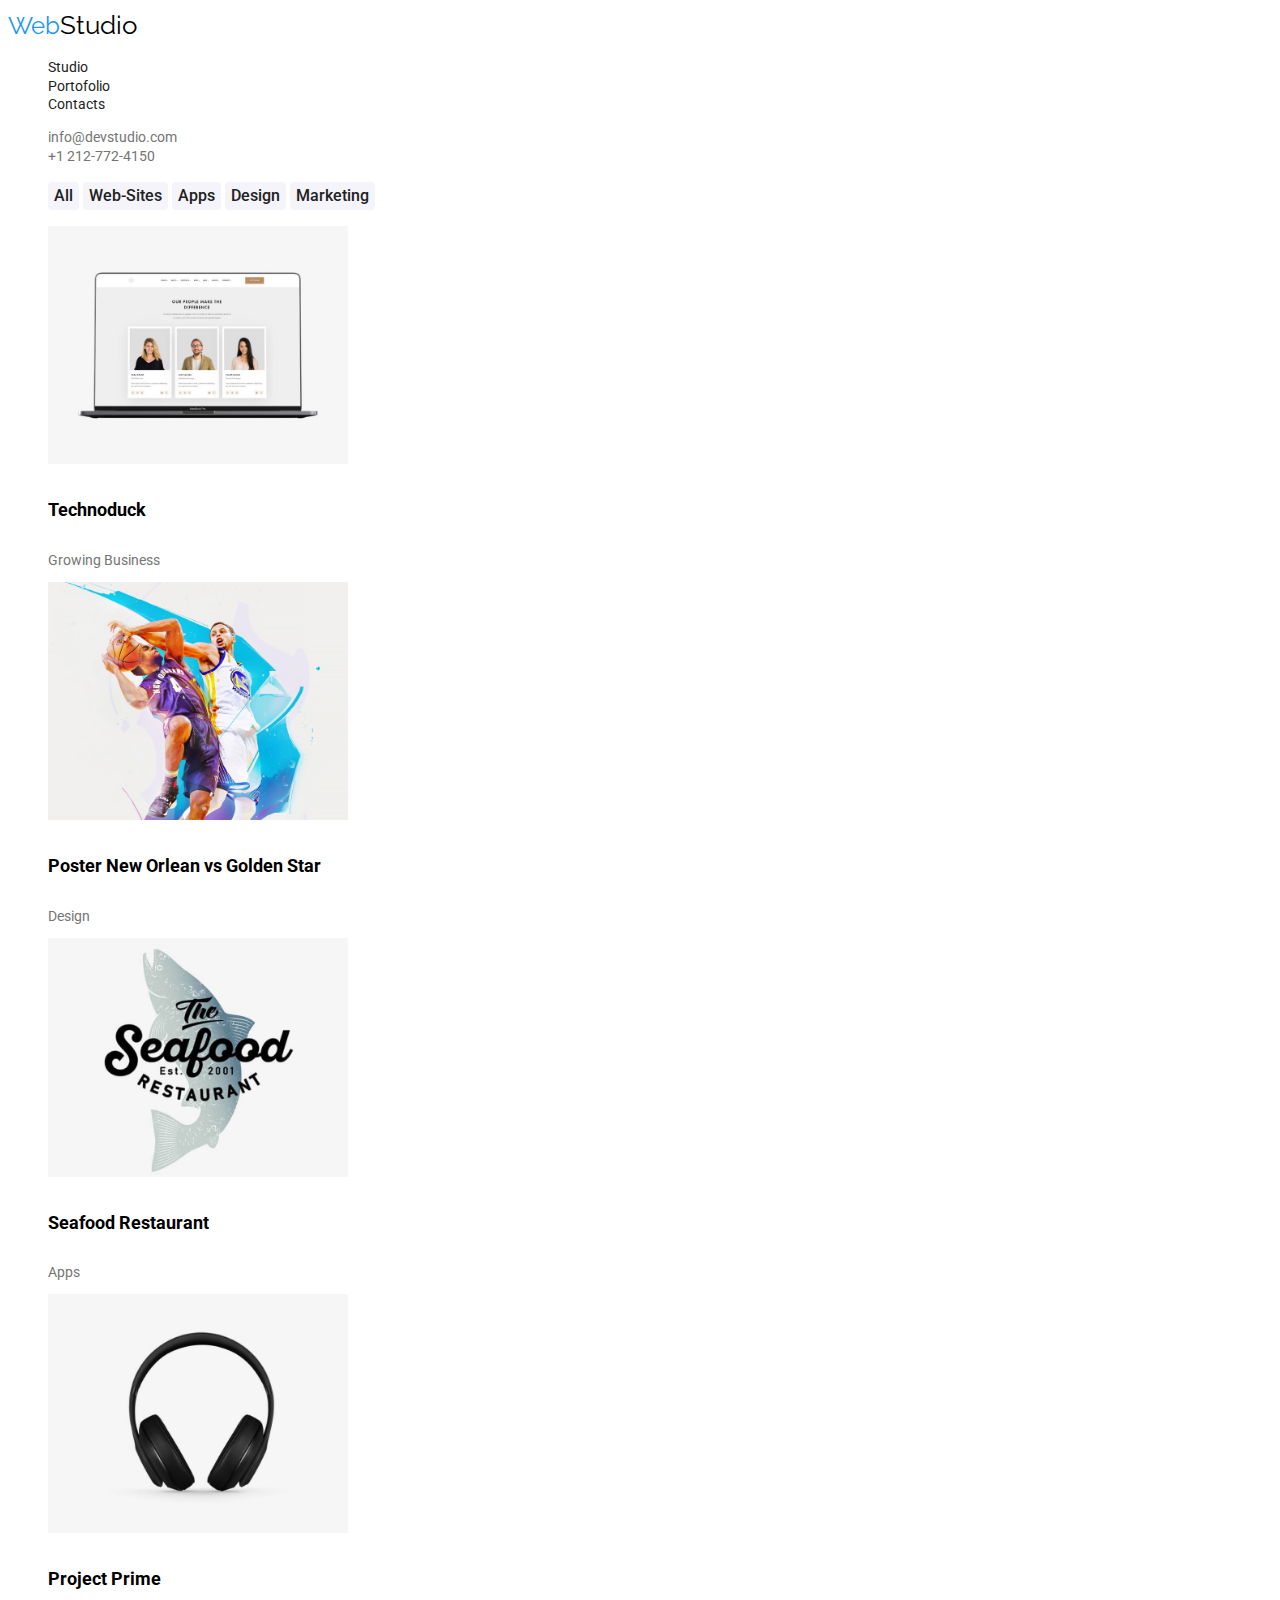
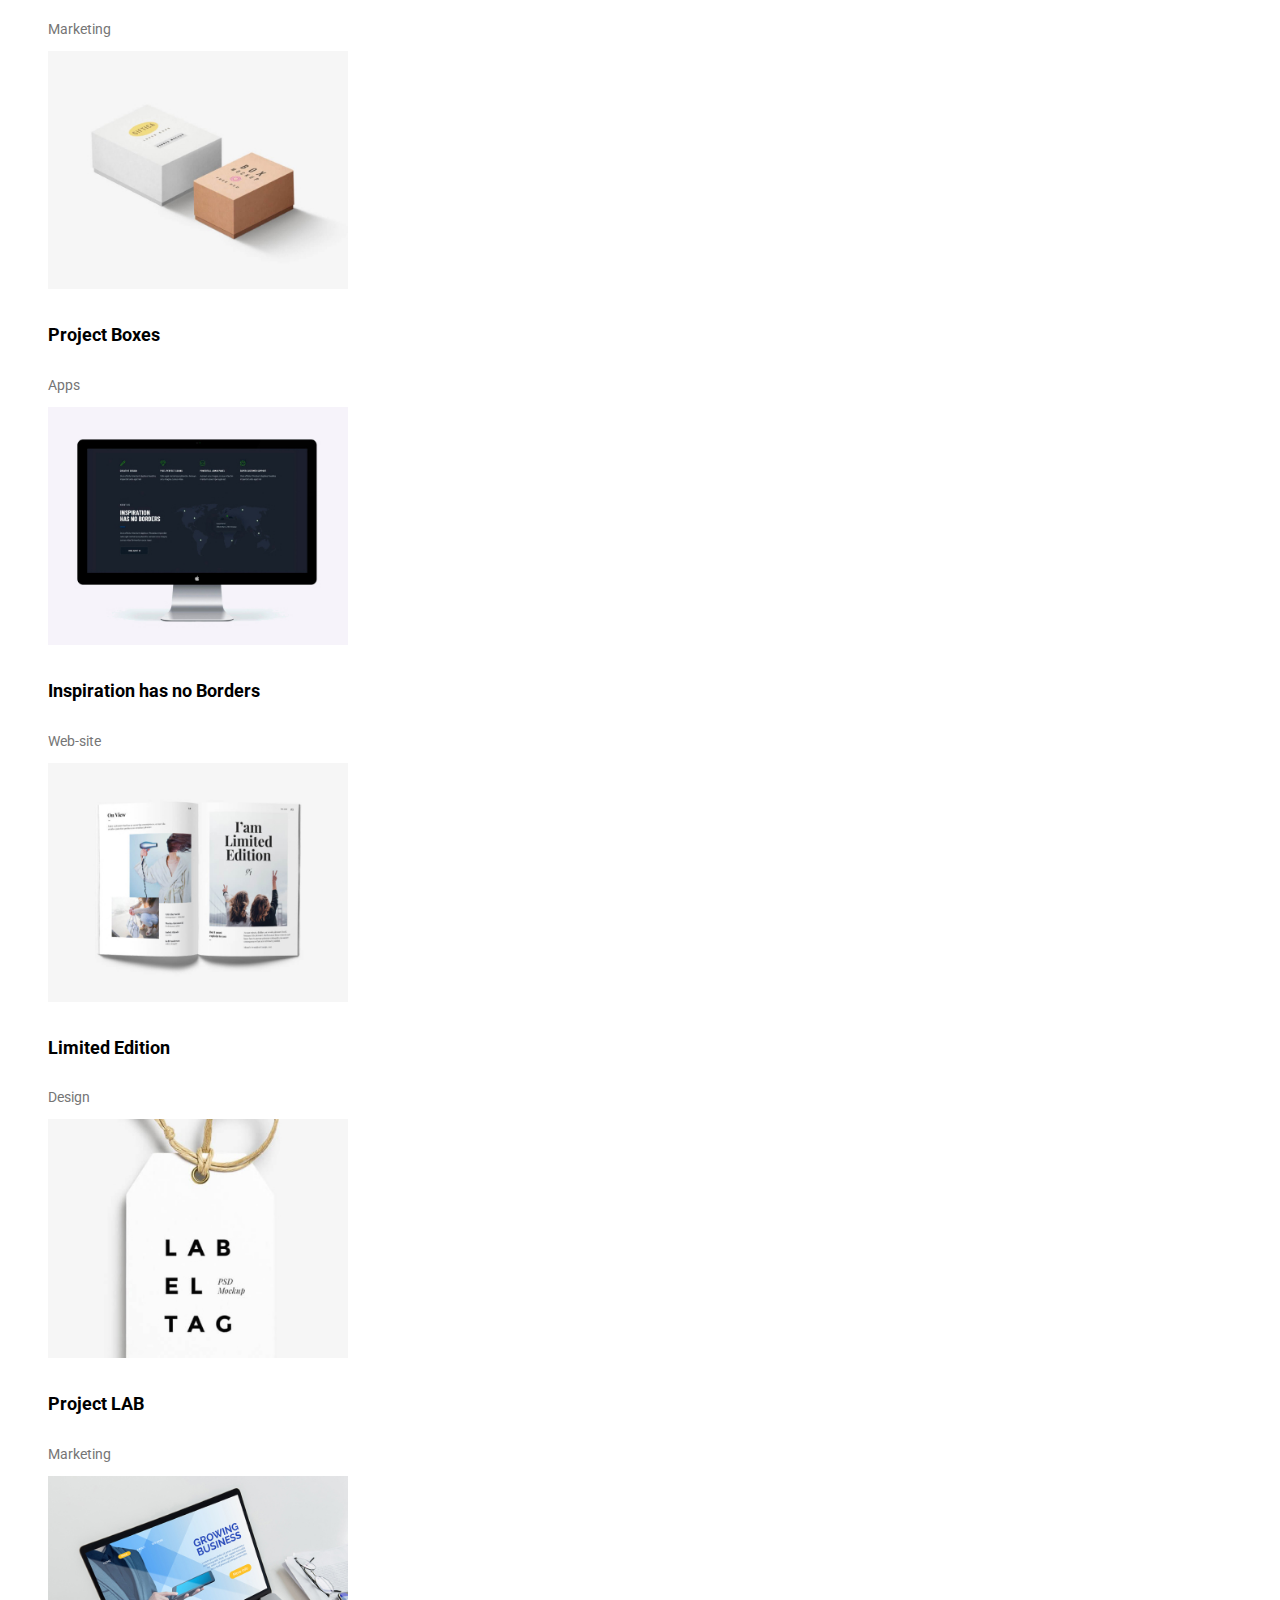
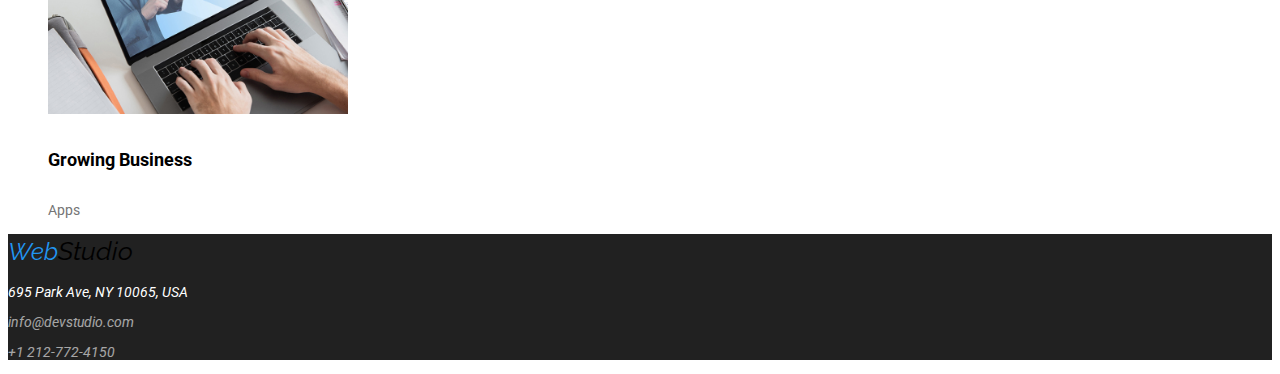
==== portofolio.html @ d9cee8d2 "CSS ADDED + PORTOFOLIO" ====
<!DOCTYPE html>
<html lang="en">
<head>
    <meta charset="UTF-8">
    <meta name="viewport" content="width=device-width, initial-scale=1.0">
    <title>Portofolio</title>
    <link rel="preconnect" href="https://fonts.googleapis.com">
    <link rel="preconnect" href="https://fonts.gstatic.com" crossorigin>
    <link href="https://fonts.googleapis.com/css2?family=Raleway:wght@400;500;700;900&family=Roboto:wght@400;500;700;900&display=swap" rel="stylesheet">
    <link rel="stylesheet" href="./CSS/style.css">
</head>
<body>
    <header>
        <a href="https://www.figma.com/file/TwjztGEkwMravGL9pPVt8l/Web-Studio-Homework-Project?type=design&node-id=74568-301&mode=design&t=UmhJ8aawbPehguPL-0" target="_blank"><span class="web-word">Web</span><span class="studio-word">Studio</span></a>
        <nav>
            <ul>
                <li><a href="#" target="_blank">Studio</a></li>
                <li><a href="portofolio.html" target="_blank">Portofolio</a></li>
                <li><a href="#" target="_blank">Contacts</a></li>
            </ul>
        </nav>
        <ul class="nav-contacts">
            <li><a href="mailto:info@devstudio.com">info@devstudio.com</a></li>
            <li><a href="tel:+1-212-772-4150">+1 212-772-4150</a></li>
        </ul>
    </header>
    <main class="portofolio">
        <ul>
            <li>
                <button type="button">All</button>
                <button type="button">Web-Sites</button>
                <button type="button">Apps</button>
                <button type="button">Design</button>
                <button type="button">Marketing</button>
            </li>
        </ul>
        <ul>
            <li>
                <img src="./images/team-presentation.jpg" alt="Team Presentation" width="300">
                <h4 class="image-heading">Technoduck</h4>
                <p class="images-description">Growing Business</p>
            </li> 
            <li>
                <img src="./images/basket-poster.jpg" alt="Basketball Poster" width="300">
                <h4 class="image-heading">Poster New Orlean vs Golden Star</h4>
                <p class="images-description">Design</p>
            </li>   
             <li>
                <img src="./images/seafood-sticker.jpg" alt="Seafood Restaurant Logo" width="300">
                <h4 class="image-heading">Seafood Restaurant </h4>
                <p class="images-description">Apps</p>
            </li>   
            <li>
                <img src="./images/headphones.jpg" alt="Headphones" width="300">
                <h4 class="image-heading">Project Prime</h4>
                <p class="images-description">Marketing</p>
            </li>   
              <li>
                <img src="./images/boxes.jpg" alt="Boxes" width="300">
                <h4 class="image-heading">Project Boxes</h4>
                <p class="images-description">Apps</p>
              </li>  
            <li>
                <img src="./images/screen.jpg" alt="Screen" width="300">
                <h4 class="image-heading">Inspiration has no Borders</h4>
                <p class="images-description">Web-site</p>
            </li>
            <li>
                <img src="./images/book.jpg" alt="Book" width="300">
                <h4 class="image-heading">Limited Edition</h4>
                <p class="images-description">Design</p>
            </li>   
            <li>
                <img src="./images/project-lab.jpg" alt="Tag" width="300">
                <h4 class="image-heading">Project LAB</h4>
                <p class="images-description">Marketing</p>
            </li>   
            <li>
                <img src="./images/laptop.jpg" alt="Laptop" width="300">         
                <h4 class="image-heading">Growing Business</h4>
                <p class="images-description">Apps</p>
            </li>               
                
            </li>
        </ul>
    </main>
    <footer>    
        <address>
            <a href="https://www.figma.com/file/TwjztGEkwMravGL9pPVt8l/Web-Studio-Homework-Project?type=design&node-id=74568-301&mode=design&t=UmhJ8aawbPehguPL-0" target="_blank"><span class="web-word">Web</span><span class="studio-word">Studio</span></a>
                    <p>695 Park Ave, NY 10065, USA</p>
                    <p class="footer-address">info@devstudio.com</p>   
                    <p class="footer-address">+1 212-772-4150</p> 
        </address>
        
    </footer>
</body>
</html>
---- CSS/style.css ----
:root {
    --main-color: #212121;
    --body-font-family: 'Roboto', sans-serif;
    --pharagraph-font-weight: 400;
    --pharagraph-font-size: 14px;
    --heading-font-weight: 700;
}

ul{
    list-style-type: none;
}

a{
    text-decoration: none;
}

button {
    cursor: pointer;
}

p {
    font-family: var(--body-font-family);
    font-weight: var(--pharagraph-font-weight);
    font-size: var(--pharagraph-font-size);
    color: #757575;
}

h2 {
    font-family: var(--body-font-family);
    font-weight: var(--heading-font-weight);
    color: var(--main-color);
    line-height: 42.19px;
    text-align: center;
}

.pharagraph-heading {
    font-family:  var(--body-font-family);
    font-weight: var(--heading-font-weight);
    font-size: var(--pharagraph-font-size);
    line-height: 16.41px;
    color: var(--main-color);
    
}

.image-heading {
    font-family: var(--body-font-family);
}

.image-description {
    font-size: 16px;
    font-family: var(--body-font-family);
    font-weight: var(--pharagraph-font-weight);
    color: #757575;

}


        /* HEADER */

header nav, .nav-contacts{ 
    font-size: 14px;
    font-family: var(--body-font-family);
    font-weight: 400;
    line-height: 18.75px;
}

nav a{
    color: var(--main-color)
}

.nav-contacts a{
    color: #757575
} 

.web-word {
    color: #2196F3;
    font-family: "Raleway", sans-serif;
    font-size: 24px;
    line-height: 30.52px;
}

.studio-word {
    color: #000000;
    font-family: "Raleway", sans-serif;
    font-weight: 400;
    font-size: 26px;
    line-height: 35.96px;
}


        /* MAIN */
.web-main {
    background-color: #2F303A;
}

main h1 {
    font-style: var(--body-font-family);
    font-weight: 900;
    font-size: 44px;
    line-height: 60px;
    text-align: center;
    color: #fff;
}

.main-button {
    background-color: #2196F3;
    font-family: var(--body-font-family);
    font-weight: 700;
    font-size: 16px;
    line-height: 30px;
    color: #fff;
    text-align: center;
    border-radius: 4px;
    box-shadow: 0 4 4 0 #000000 15%;
}

.what-we-do {
    text-align: center;
}

.our-team h4 {
    text-align: center;
}

.our-team p {
    text-align: center;
}

.our-team {
    font-size: 16px;
    font-weight: 500;
    line-height: 18.75px;
}



        /* FOOTER */
footer {
    background-color: var(--main-color);
    font-family: var(--body-font-family);
    font-size: var(--pharagraph-font-size);
    font-weight: var(--pharagraph-font-weight);
}
footer p {
    color: #fff;
}

.footer-address {
    color: #fff;
    opacity: 60%;
}
a:hover {
    color: #2196F3 ;
}


        /* PORTOFOLIO */


button {
    background-color: #F5F4FA;
    border: none;
    color: var(--main-color);
    font-family: var(--body-font-family);
    font-weight: 500;
    font-size: 16px;
    line-height: 26px;
    text-align: center;
    border-radius: 4px;
    box-shadow: 0 2 2 0 #000000;
}

button:hover {
    background-color: #2196F3 ;
    color: #fff;
}

.portofolio .image-heading {
    font-size: 18px;
    font-weight: var(--heading-font-weight);
    line-height: 36px;
    letter-spacing: 6%;
}

.portofolio .image-description {
    line-height: 30px ;
}
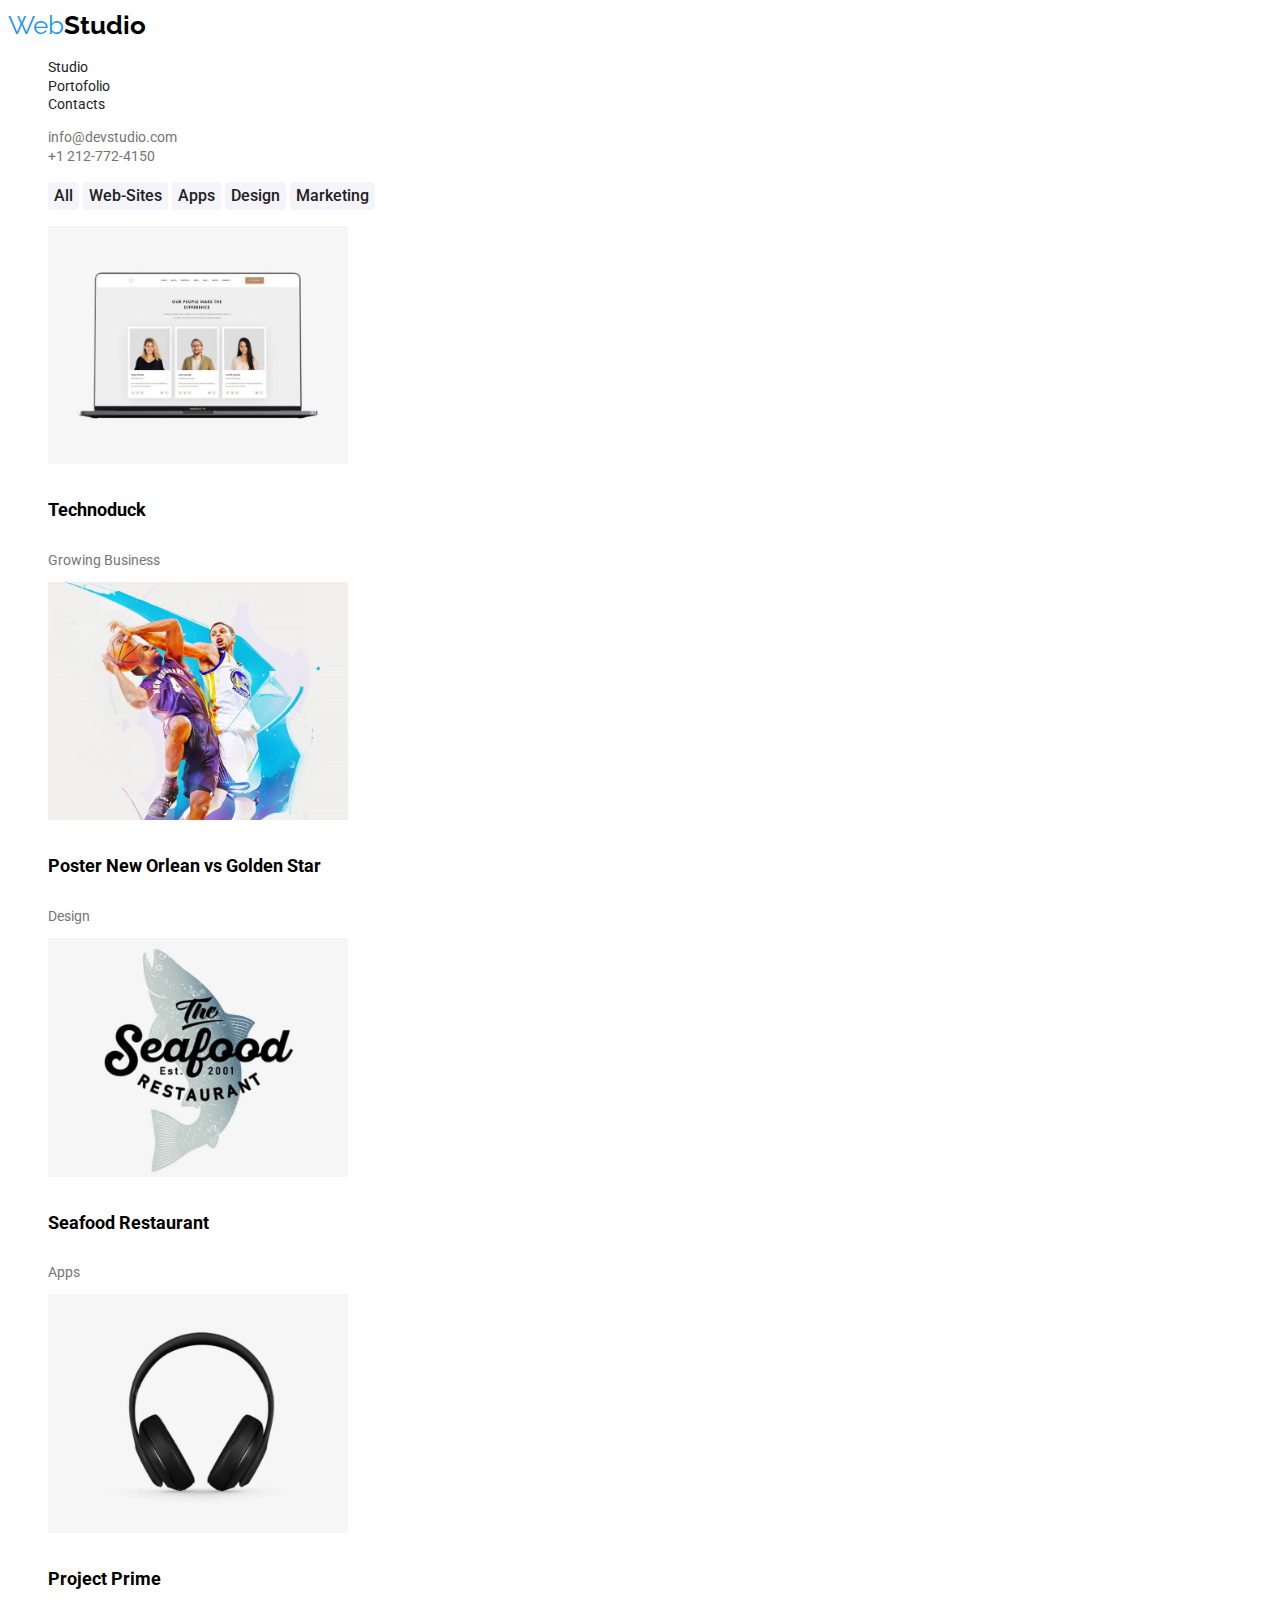
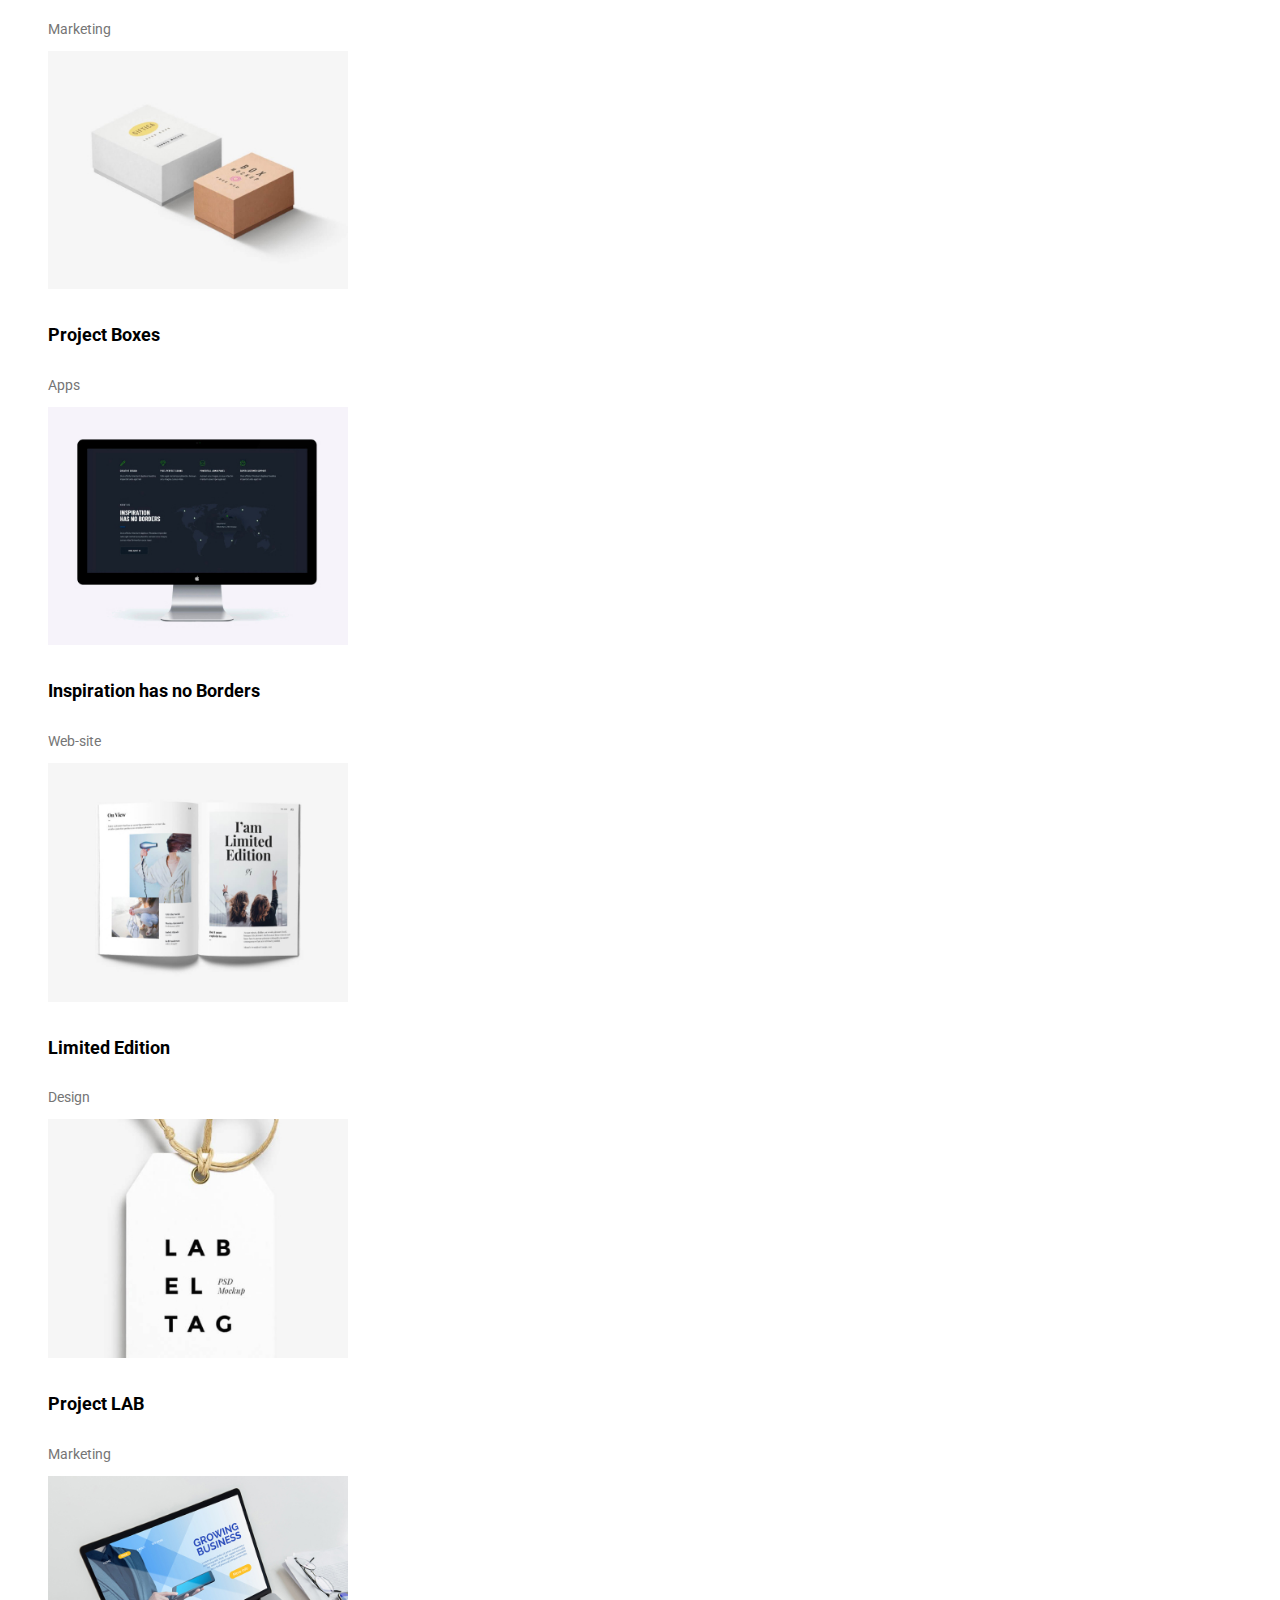
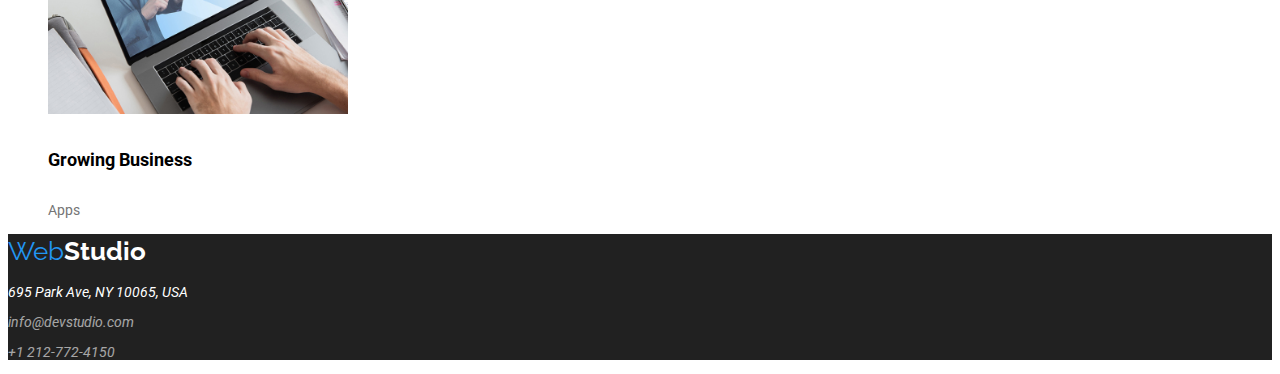
==== commit 01a5d7a5: "Added active and footer logo modified" ====
--- a/portofolio.html
+++ b/portofolio.html
@@ -85,8 +85,8 @@
         </ul>
     </main>
     <footer>    
+        <a href="https://www.figma.com/file/TwjztGEkwMravGL9pPVt8l/Web-Studio-Homework-Project?type=design&node-id=74568-301&mode=design&t=UmhJ8aawbPehguPL-0" target="_blank"><span class="web-word">Web</span><span class="studio-word">Studio</span></a>
         <address>
-            <a href="https://www.figma.com/file/TwjztGEkwMravGL9pPVt8l/Web-Studio-Homework-Project?type=design&node-id=74568-301&mode=design&t=UmhJ8aawbPehguPL-0" target="_blank"><span class="web-word">Web</span><span class="studio-word">Studio</span></a>
                     <p>695 Park Ave, NY 10065, USA</p>
                     <p class="footer-address">info@devstudio.com</p>   
                     <p class="footer-address">+1 212-772-4150</p> 
--- a/CSS/style.css
+++ b/CSS/style.css
@@ -12,6 +12,10 @@
 
 a{
     text-decoration: none;
+}
+
+body a:active { 
+    color: #ff0000;
 }
 
 button {
@@ -75,16 +79,20 @@
 .web-word {
     color: #2196F3;
     font-family: "Raleway", sans-serif;
-    font-size: 24px;
+    font-size: 26px;
     line-height: 30.52px;
 }
 
 .studio-word {
     color: #000000;
     font-family: "Raleway", sans-serif;
-    font-weight: 400;
+    font-weight: 700;
     font-size: 26px;
     line-height: 35.96px;
+}
+
+footer .studio-word {
+    color: #fff;
 }
 
 
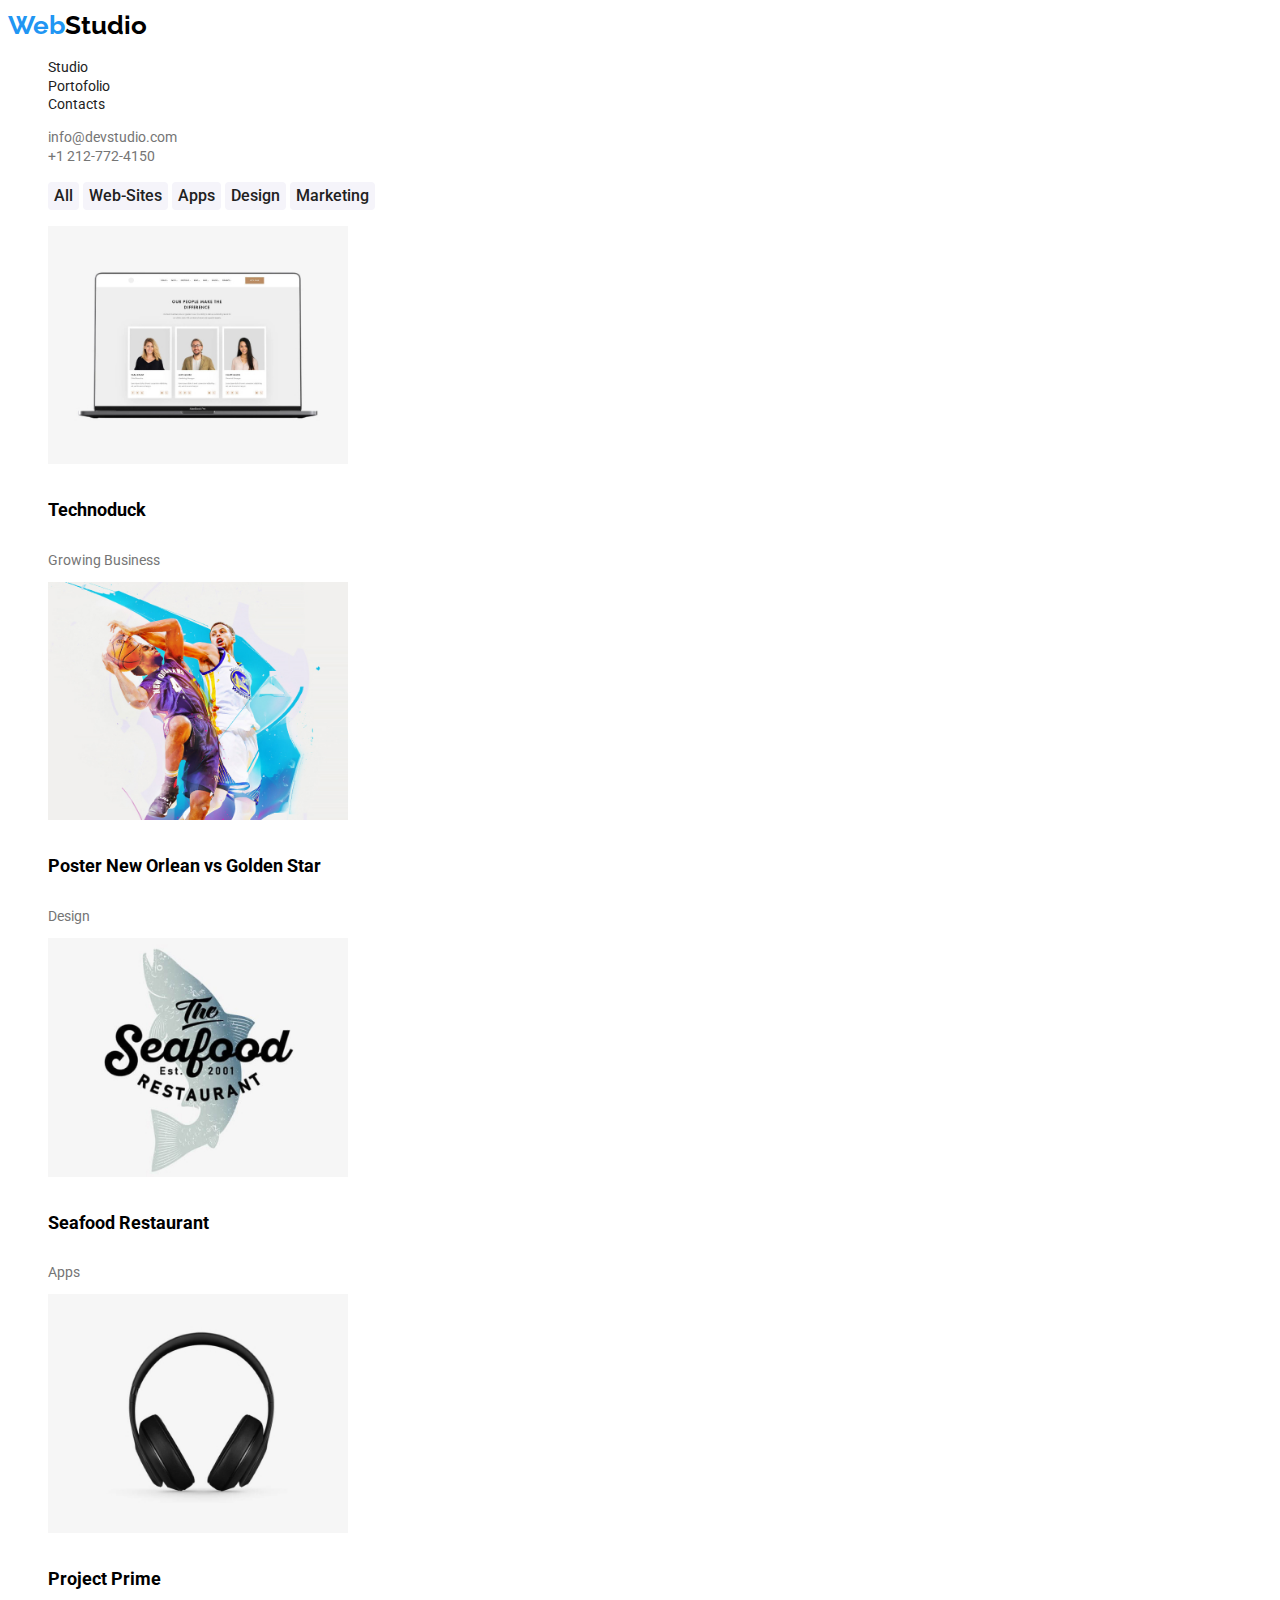
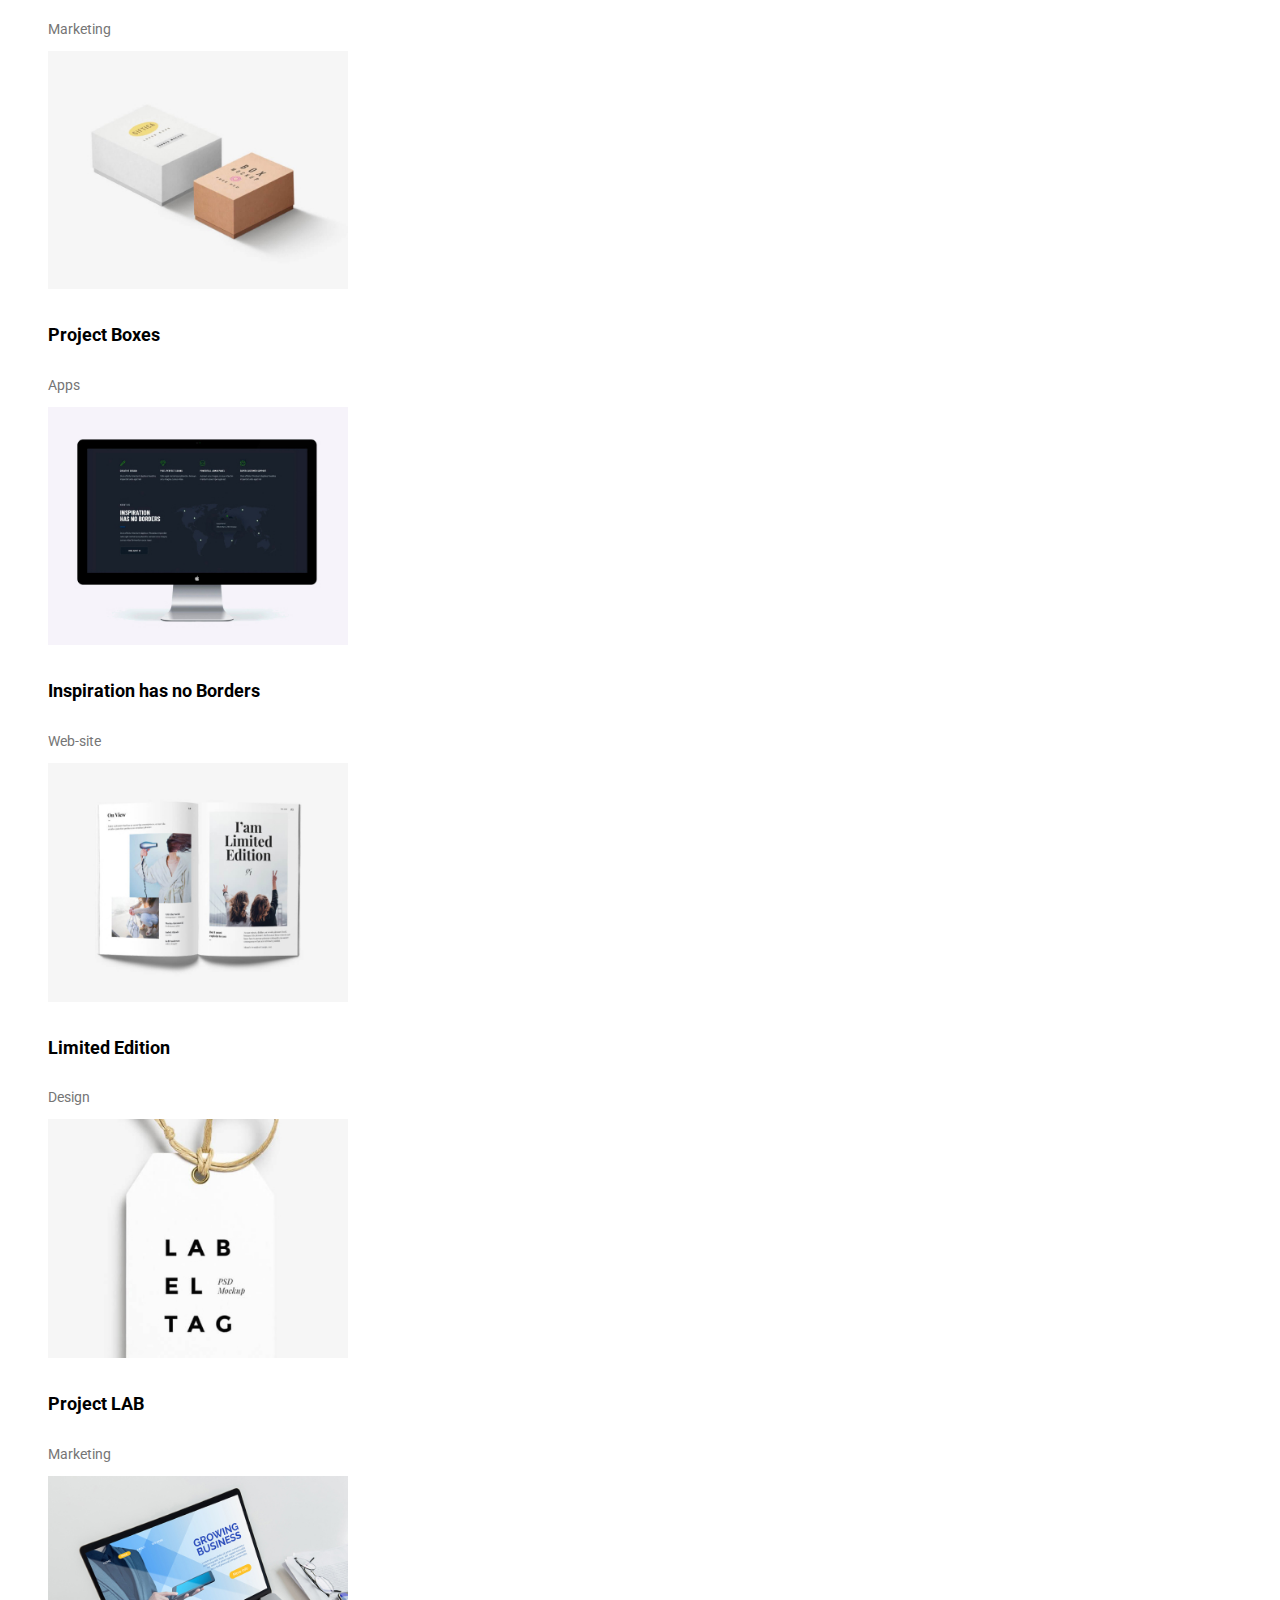
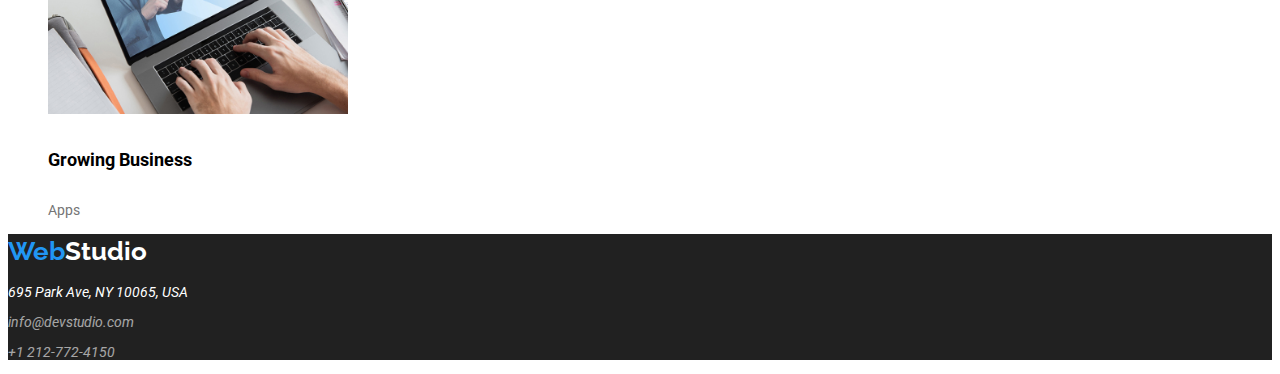
==== commit 1d6b0bf0: "Added active to putton" ====
--- a/portofolio.html
+++ b/portofolio.html
@@ -25,15 +25,17 @@
         </ul>
     </header>
     <main class="portofolio">
-        <ul>
-            <li>
-                <button type="button">All</button>
-                <button type="button">Web-Sites</button>
-                <button type="button">Apps</button>
-                <button type="button">Design</button>
-                <button type="button">Marketing</button>
-            </li>
-        </ul>
+        <nav>
+            <ul>
+                <li>
+                    <button type="button">All</button>
+                    <button type="button">Web-Sites</button>
+                    <button type="button">Apps</button>
+                    <button type="button">Design</button>
+                    <button type="button">Marketing</button>
+                </li>
+            </ul>
+        </nav>
         <ul>
             <li>
                 <img src="./images/team-presentation.jpg" alt="Team Presentation" width="300">
@@ -80,16 +82,14 @@
                 <h4 class="image-heading">Growing Business</h4>
                 <p class="images-description">Apps</p>
             </li>               
-                
-            </li>
         </ul>
     </main>
     <footer>    
         <a href="https://www.figma.com/file/TwjztGEkwMravGL9pPVt8l/Web-Studio-Homework-Project?type=design&node-id=74568-301&mode=design&t=UmhJ8aawbPehguPL-0" target="_blank"><span class="web-word">Web</span><span class="studio-word">Studio</span></a>
         <address>
-                    <p>695 Park Ave, NY 10065, USA</p>
-                    <p class="footer-address">info@devstudio.com</p>   
-                    <p class="footer-address">+1 212-772-4150</p> 
+            <p>695 Park Ave, NY 10065, USA</p>
+            <p class="footer-address">info@devstudio.com</p>   
+            <p class="footer-address">+1 212-772-4150</p> 
         </address>
         
     </footer>
--- a/CSS/style.css
+++ b/CSS/style.css
@@ -14,12 +14,43 @@
     text-decoration: none;
 }
 
+a:visited {
+    color: #800080;
+}
+
+a:hover {
+    color: #2196F3 ;
+}
+
 body a:active { 
     color: #ff0000;
 }
 
 button {
     cursor: pointer;
+    background-color: #F5F4FA;
+    border: none;
+    color: var(--main-color);
+    font-family: var(--body-font-family);
+    font-weight: 500;
+    font-size: 16px;
+    line-height: 26px;
+    text-align: center;
+    border-radius: 4px;
+    box-shadow: 0 2 2 0 #000000;
+}
+
+button:hover {
+    background-color: #2196F3 ;
+    color: #fff;
+}
+
+button:visited {
+    color: #800080;
+}
+
+button:active {
+    color: red;
 }
 
 p {
@@ -80,7 +111,8 @@
     color: #2196F3;
     font-family: "Raleway", sans-serif;
     font-size: 26px;
-    line-height: 30.52px;
+    line-height: 35.96px;
+    font-weight: 700;
 }
 
 .studio-word {
@@ -122,6 +154,11 @@
     box-shadow: 0 4 4 0 #000000 15%;
 }
 
+.main-button:hover {
+    background-color: #fff;
+    color:#2196F3;
+}
+
 .what-we-do {
     text-align: center;
 }
@@ -157,31 +194,9 @@
     color: #fff;
     opacity: 60%;
 }
-a:hover {
-    color: #2196F3 ;
-}
 
 
         /* PORTOFOLIO */
-
-
-button {
-    background-color: #F5F4FA;
-    border: none;
-    color: var(--main-color);
-    font-family: var(--body-font-family);
-    font-weight: 500;
-    font-size: 16px;
-    line-height: 26px;
-    text-align: center;
-    border-radius: 4px;
-    box-shadow: 0 2 2 0 #000000;
-}
-
-button:hover {
-    background-color: #2196F3 ;
-    color: #fff;
-}
 
 .portofolio .image-heading {
     font-size: 18px;
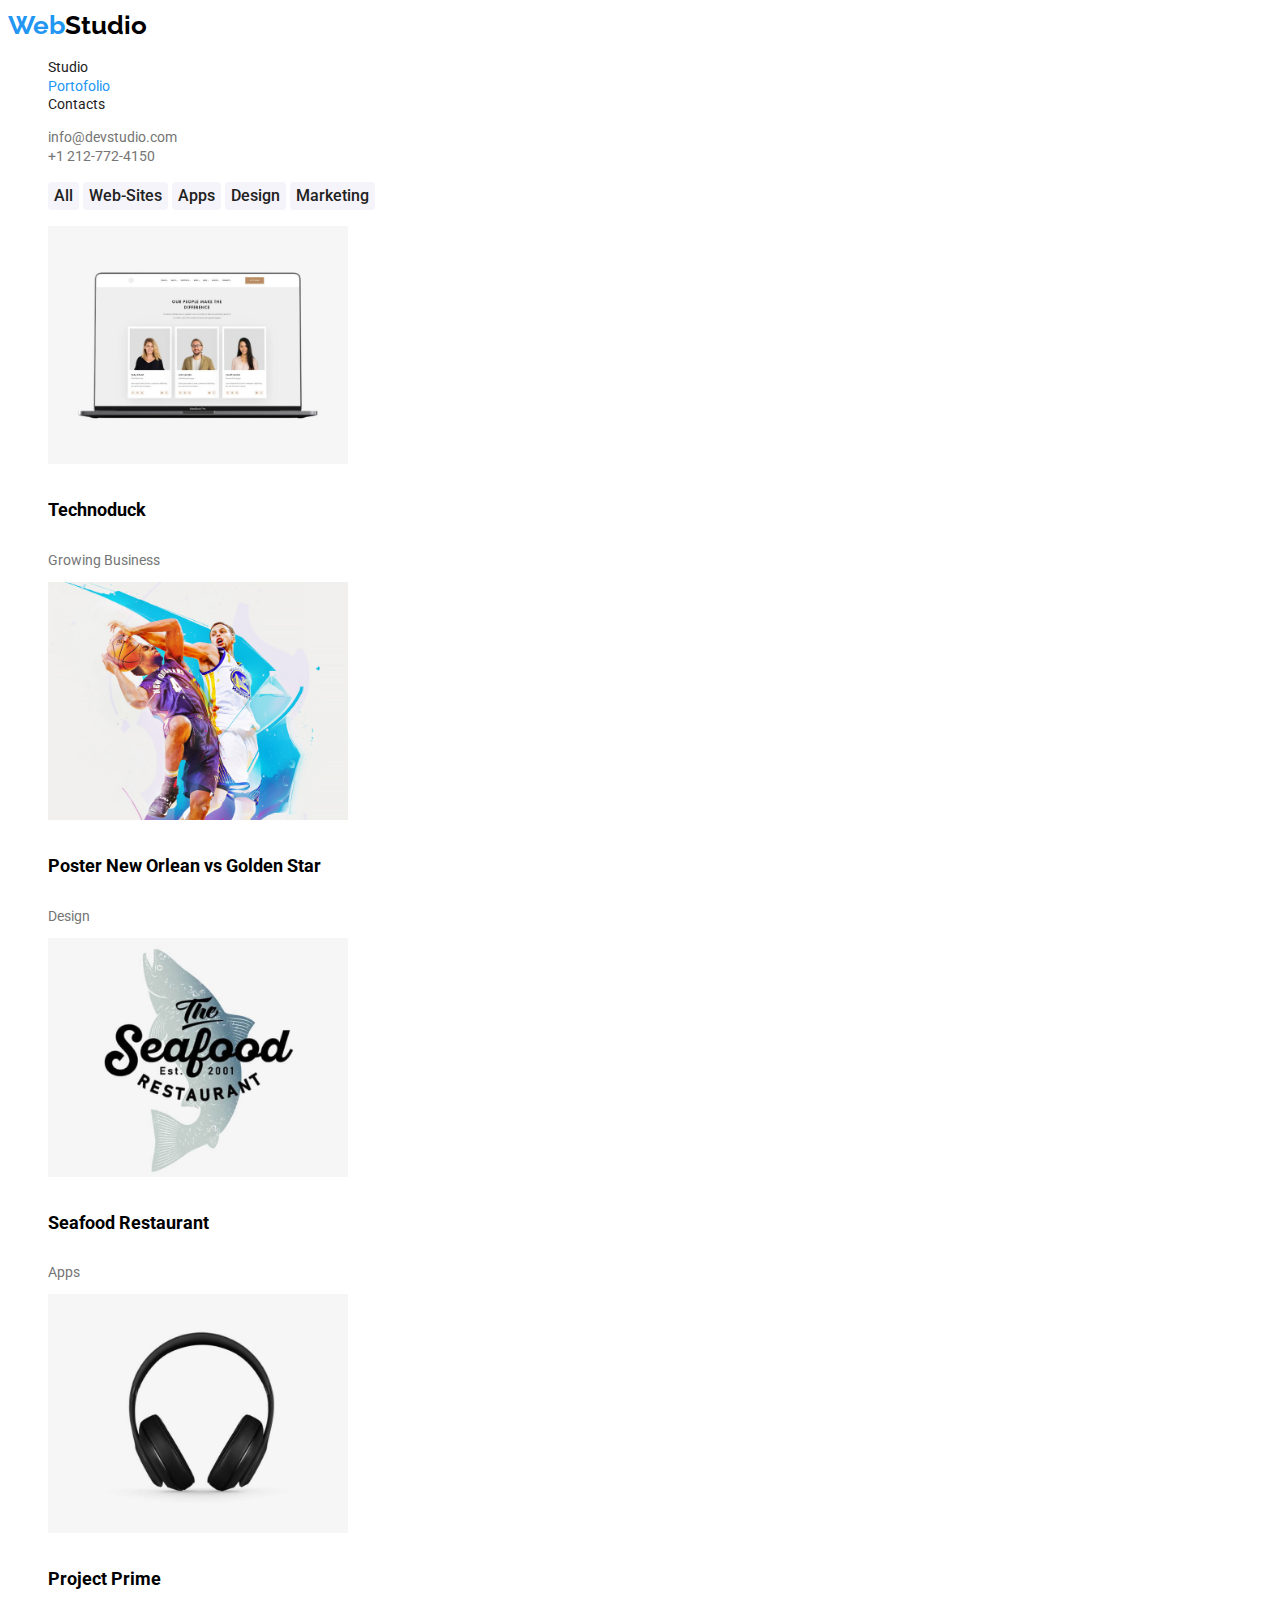
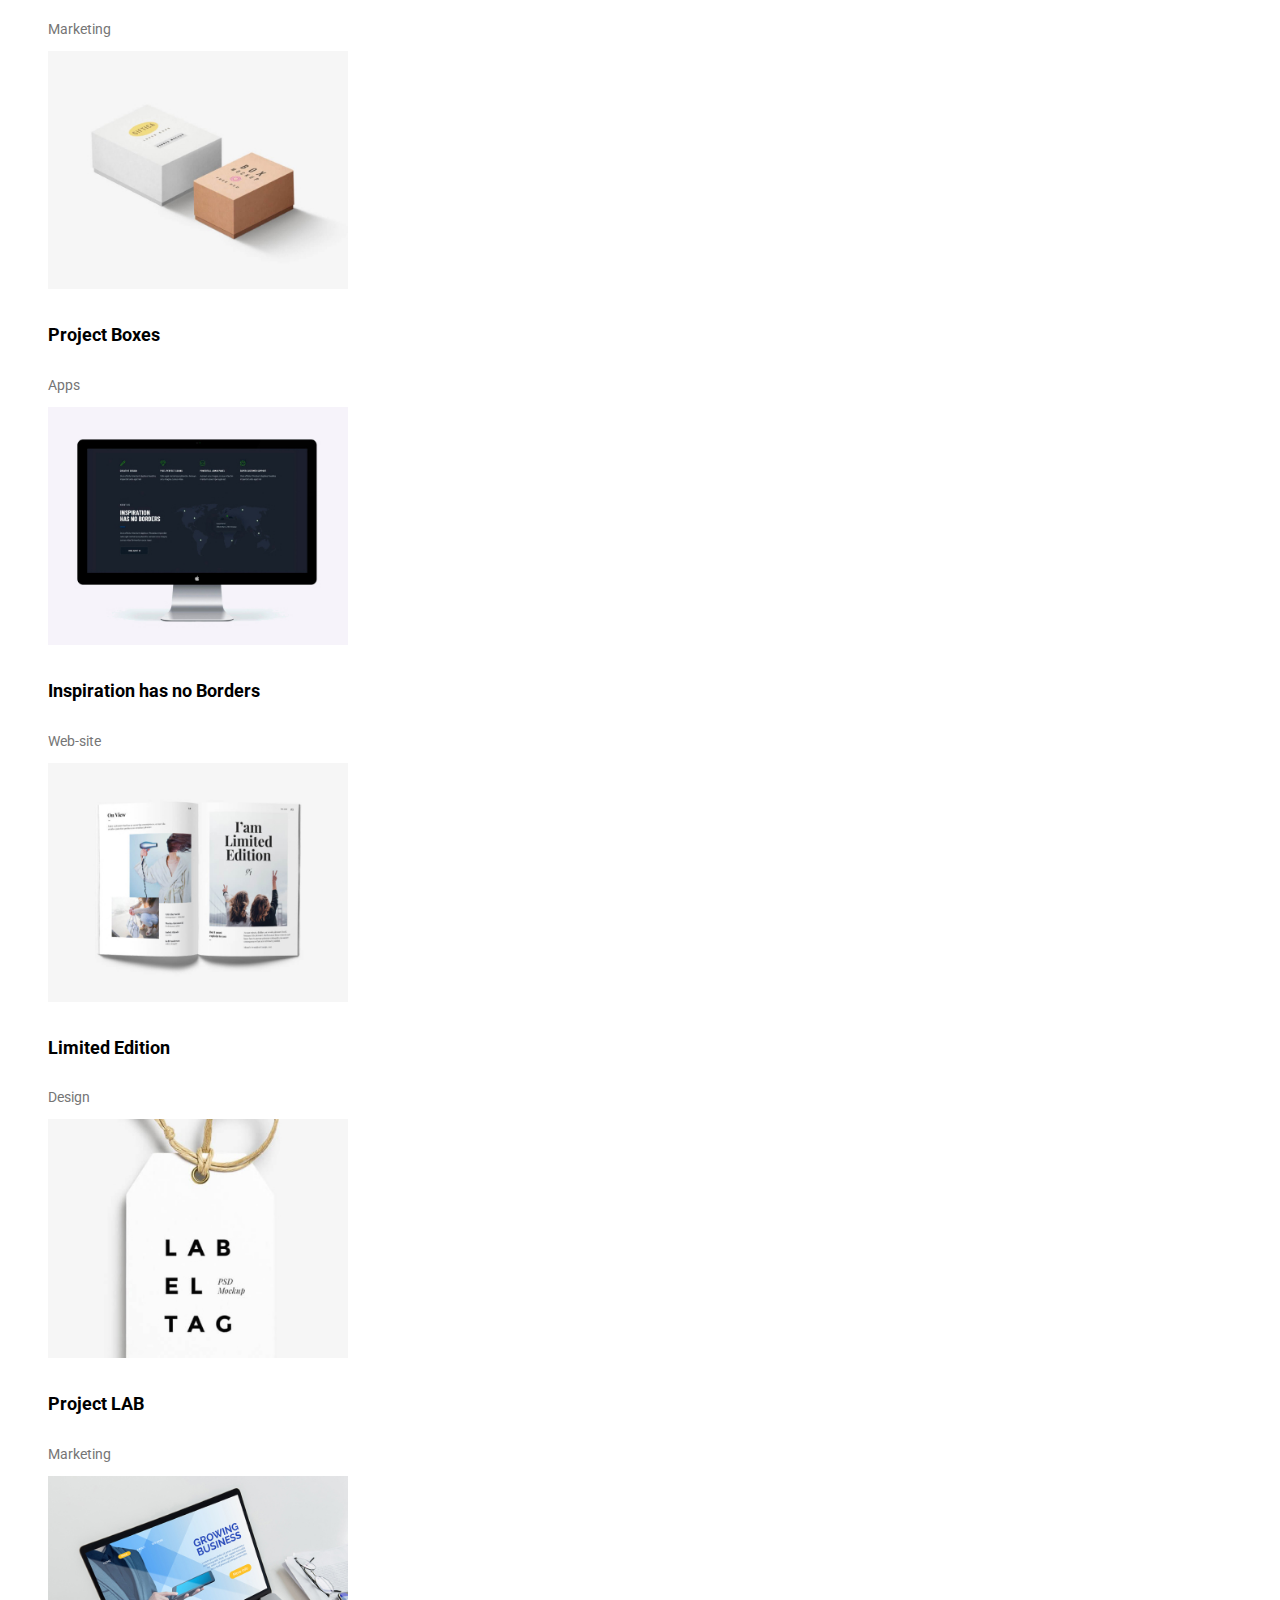
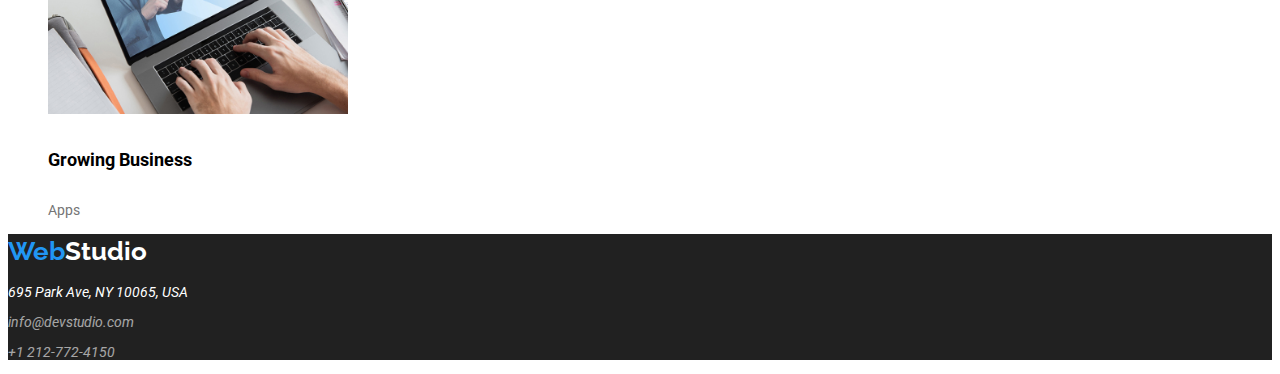
==== commit dd154e1d: "Removed visited, added current" ====
--- a/portofolio.html
+++ b/portofolio.html
@@ -11,12 +11,12 @@
 </head>
 <body>
     <header>
-        <a href="https://www.figma.com/file/TwjztGEkwMravGL9pPVt8l/Web-Studio-Homework-Project?type=design&node-id=74568-301&mode=design&t=UmhJ8aawbPehguPL-0" target="_blank"><span class="web-word">Web</span><span class="studio-word">Studio</span></a>
+        <a href="https://www.figma.com/file/TwjztGEkwMravGL9pPVt8l/Web-Studio-Homework-Project?node-id=1%3A94" target="_blank"><span class="web-word">Web</span><span class="studio-word">Studio</span></a>
         <nav>
             <ul>
-                <li><a href="#" target="_blank">Studio</a></li>
-                <li><a href="portofolio.html" target="_blank">Portofolio</a></li>
-                <li><a href="#" target="_blank">Contacts</a></li>
+                <li><a href="./index.html" class="navigation-link">Studio</a></li>
+                <li><a href="./portofolio.html" class="navigation-link-current">Portofolio</a></li>
+                <li><a href="#" class="navigation-link">Contacts</a></li>
             </ul>
         </nav>
         <ul class="nav-contacts">
--- a/CSS/style.css
+++ b/CSS/style.css
@@ -14,17 +14,6 @@
     text-decoration: none;
 }
 
-a:visited {
-    color: #800080;
-}
-
-a:hover {
-    color: #2196F3 ;
-}
-
-body a:active { 
-    color: #ff0000;
-}
 
 button {
     cursor: pointer;
@@ -40,17 +29,11 @@
     box-shadow: 0 2 2 0 #000000;
 }
 
-button:hover {
-    background-color: #2196F3 ;
-    color: #fff;
-}
-
-button:visited {
-    color: #800080;
-}
-
-button:active {
-    color: red;
+
+
+button:focus {
+    background-color: #2196F3;
+    color: #fff;
 }
 
 p {
@@ -99,13 +82,21 @@
     line-height: 18.75px;
 }
 
+.navigation-link-current {
+    color:#2196F3 ;
+}
+
 nav a{
-    color: var(--main-color)
+    color:var(--main-color);
 }
 
 .nav-contacts a{
     color: #757575
 } 
+
+.nav-contacts a:hover {
+    color: #2196F3;
+}
 
 .web-word {
     color: #2196F3;
@@ -131,6 +122,7 @@
         /* MAIN */
 .web-main {
     background-color: #2F303A;
+    text-align: center;
 }
 
 main h1 {
@@ -155,9 +147,11 @@
 }
 
 .main-button:hover {
-    background-color: #fff;
-    color:#2196F3;
-}
+    background-color: #188CE8;
+    color:#fff;
+}
+
+
 
 .what-we-do {
     text-align: center;
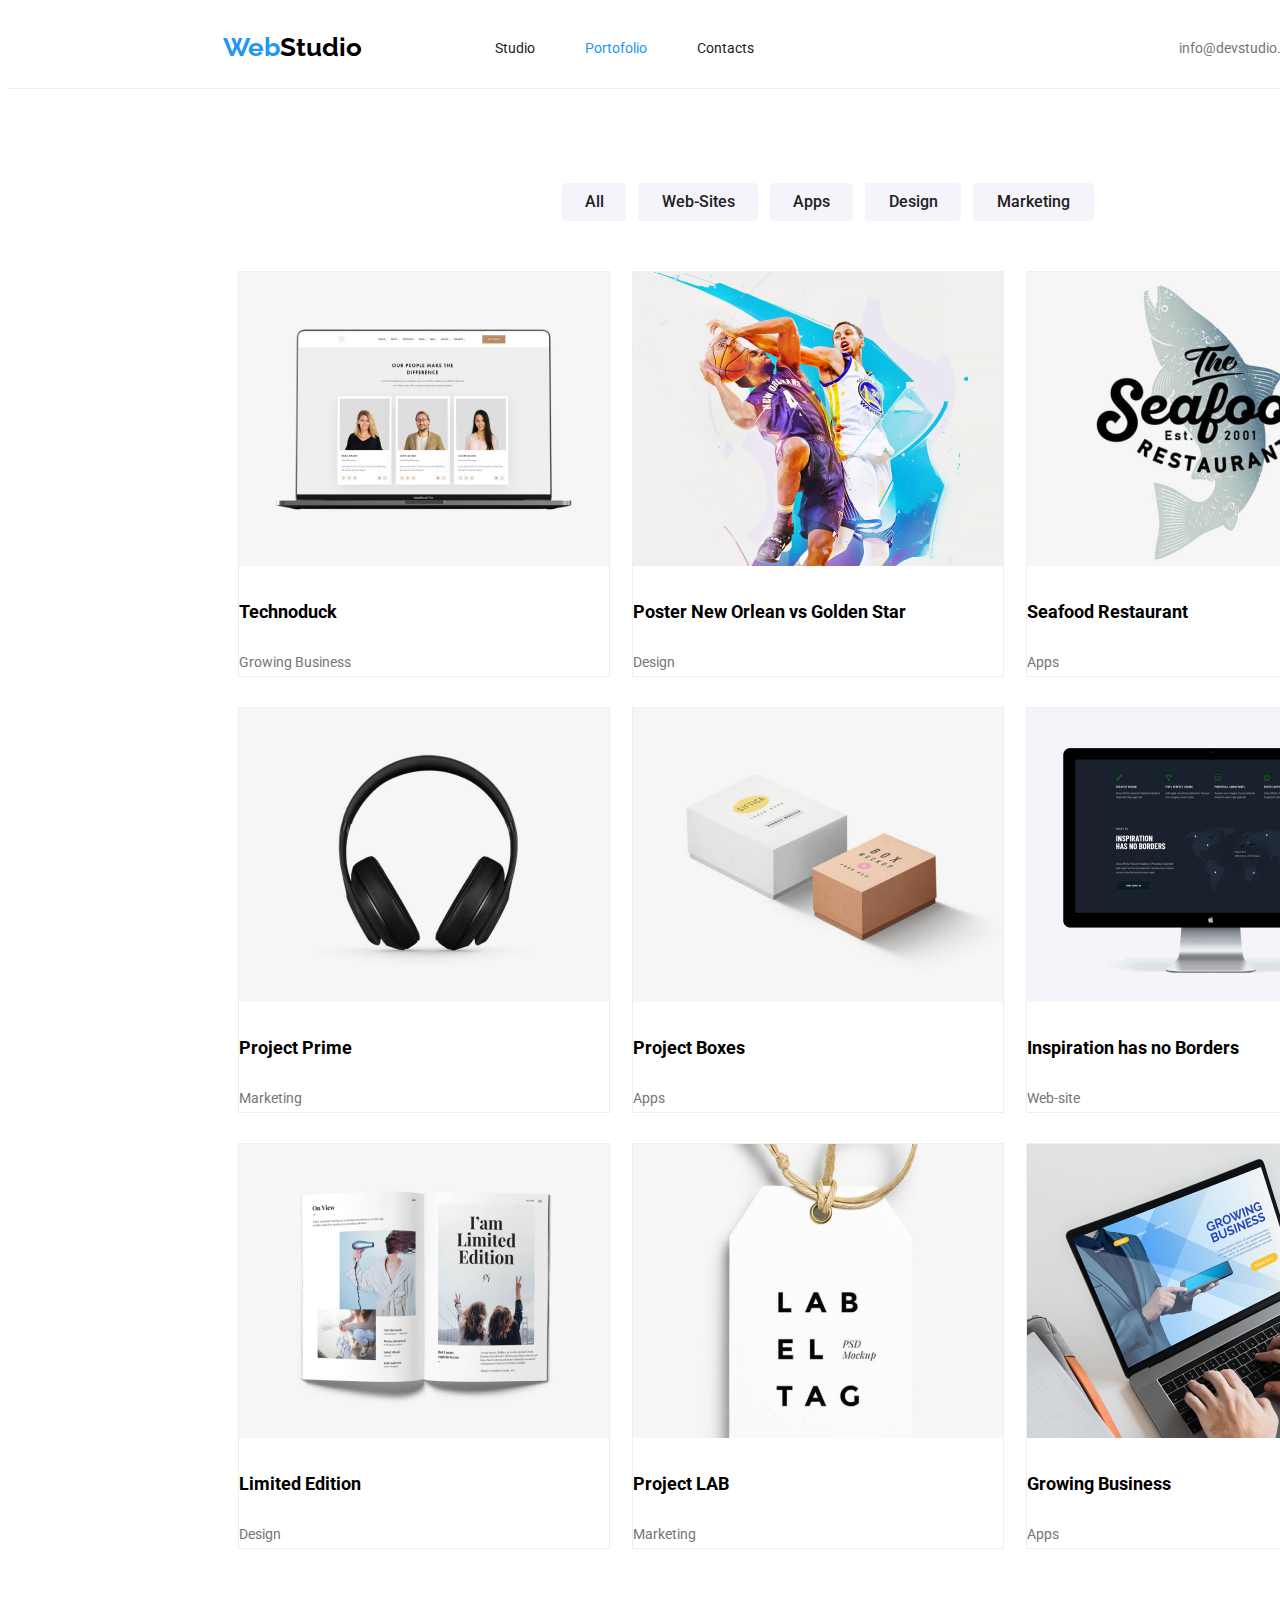
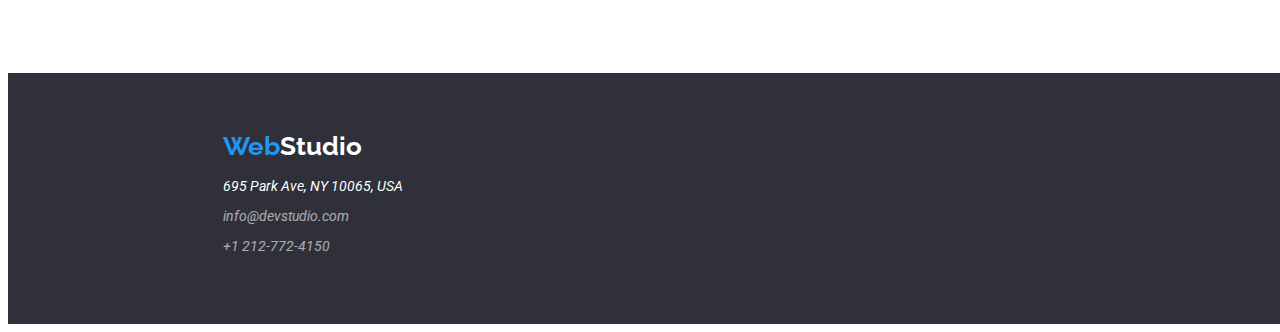
==== commit 1baa5d3c: "FirstFlexbox" ====
--- a/portofolio.html
+++ b/portofolio.html
@@ -9,80 +9,92 @@
     <link href="https://fonts.googleapis.com/css2?family=Raleway:wght@400;500;700;900&family=Roboto:wght@400;500;700;900&display=swap" rel="stylesheet">
     <link rel="stylesheet" href="./CSS/style.css">
 </head>
-<body>
-    <header>
-        <a href="https://www.figma.com/file/TwjztGEkwMravGL9pPVt8l/Web-Studio-Homework-Project?node-id=1%3A94" target="_blank"><span class="web-word">Web</span><span class="studio-word">Studio</span></a>
-        <nav>
-            <ul>
-                <li><a href="./index.html" class="navigation-link">Studio</a></li>
-                <li><a href="./portofolio.html" class="navigation-link-current">Portofolio</a></li>
-                <li><a href="#" class="navigation-link">Contacts</a></li>
-            </ul>
-        </nav>
-        <ul class="nav-contacts">
-            <li><a href="mailto:info@devstudio.com">info@devstudio.com</a></li>
-            <li><a href="tel:+1-212-772-4150">+1 212-772-4150</a></li>
-        </ul>
+<body class="container">
+    <header class="global-header-portofolio">
+        <div class="menu-bar">
+            <a href="https://www.figma.com/file/TwjztGEkwMravGL9pPVt8l/Web-Studio-Homework-Project?node-id=1%3A94" target="_blank"><span class="logo"><span class="web-word">Web</span><span class="studio-word">Studio</span></a>
+
+            <nav class="main-navigation">
+                <ul>
+                    <li class="nav-item1"><a href="./index.html" class="navigation-link">Studio</a></li>
+                    <li class="nav-item2"><a href="./portofolio.html" class="navigation-link-current">Portofolio</a></li>
+                    <li class="nav-item3"><a href="#" class="navigation-link">Contacts</a></li>
+                </ul>
+            </nav>
+            <div class="nav-contacts">
+                <ul>
+                    <li class="nav-item4"><a class="contact-link" href="mailto:info@devstudio.com">info@devstudio.com</a></li>
+                    <li class="nav-item5"><a class="contact-link" href="tel:+1-212-772-4150">+1 212-772-4150</a></li>
+                </ul>
+            </div>
+                
+        </div>
+      
+
     </header>
+
     <main class="portofolio">
         <nav>
             <ul>
                 <li>
-                    <button type="button">All</button>
-                    <button type="button">Web-Sites</button>
-                    <button type="button">Apps</button>
-                    <button type="button">Design</button>
-                    <button type="button">Marketing</button>
+                    <button class="button1" type="button">All</button>
+                    <button class="button2" type="button">Web-Sites</button>
+                    <button class="button3" type="button">Apps</button>
+                    <button class="button4" type="button">Design</button>
+                    <button class="button5" type="button">Marketing</button>
                 </li>
             </ul>
         </nav>
-        <ul>
-            <li>
-                <img src="./images/team-presentation.jpg" alt="Team Presentation" width="300">
-                <h4 class="image-heading">Technoduck</h4>
-                <p class="images-description">Growing Business</p>
-            </li> 
-            <li>
-                <img src="./images/basket-poster.jpg" alt="Basketball Poster" width="300">
-                <h4 class="image-heading">Poster New Orlean vs Golden Star</h4>
-                <p class="images-description">Design</p>
-            </li>   
-             <li>
-                <img src="./images/seafood-sticker.jpg" alt="Seafood Restaurant Logo" width="300">
-                <h4 class="image-heading">Seafood Restaurant </h4>
-                <p class="images-description">Apps</p>
-            </li>   
-            <li>
-                <img src="./images/headphones.jpg" alt="Headphones" width="300">
-                <h4 class="image-heading">Project Prime</h4>
-                <p class="images-description">Marketing</p>
-            </li>   
-              <li>
-                <img src="./images/boxes.jpg" alt="Boxes" width="300">
-                <h4 class="image-heading">Project Boxes</h4>
-                <p class="images-description">Apps</p>
-              </li>  
-            <li>
-                <img src="./images/screen.jpg" alt="Screen" width="300">
-                <h4 class="image-heading">Inspiration has no Borders</h4>
-                <p class="images-description">Web-site</p>
-            </li>
-            <li>
-                <img src="./images/book.jpg" alt="Book" width="300">
-                <h4 class="image-heading">Limited Edition</h4>
-                <p class="images-description">Design</p>
-            </li>   
-            <li>
-                <img src="./images/project-lab.jpg" alt="Tag" width="300">
-                <h4 class="image-heading">Project LAB</h4>
-                <p class="images-description">Marketing</p>
-            </li>   
-            <li>
-                <img src="./images/laptop.jpg" alt="Laptop" width="300">         
-                <h4 class="image-heading">Growing Business</h4>
-                <p class="images-description">Apps</p>
-            </li>               
-        </ul>
+        <div class="main-div">
+            <ul>
+                <li>
+                    <img src="./images/team-presentation.jpg" alt="Team Presentation" width="370">
+                    <h4 class="image-heading">Technoduck</h4>
+                    <p class="images-description">Growing Business</p>
+                </li> 
+                <li>
+                    <img src="./images/basket-poster.jpg" alt="Basketball Poster" width="370">
+                    <h4 class="image-heading">Poster New Orlean vs Golden Star</h4>
+                    <p class="images-description">Design</p>
+                </li>   
+                 <li>
+                    <img src="./images/seafood-sticker.jpg" alt="Seafood Restaurant Logo" width="370">
+                    <h4 class="image-heading">Seafood Restaurant </h4>
+                    <p class="images-description">Apps</p>
+                </li>   
+                <li>
+                    <img src="./images/headphones.jpg" alt="Headphones" width="370">
+                    <h4 class="image-heading">Project Prime</h4>
+                    <p class="images-description">Marketing</p>
+                </li>   
+                  <li>
+                    <img src="./images/boxes.jpg" alt="Boxes" width="370">
+                    <h4 class="image-heading">Project Boxes</h4>
+                    <p class="images-description">Apps</p>
+                  </li>  
+                <li>
+                    <img src="./images/screen.jpg" alt="Screen" width="370">
+                    <h4 class="image-heading">Inspiration has no Borders</h4>
+                    <p class="images-description">Web-site</p>
+                </li>
+                <li>
+                    <img src="./images/book.jpg" alt="Book" width="370">
+                    <h4 class="image-heading">Limited Edition</h4>
+                    <p class="images-description">Design</p>
+                </li>   
+                <li>
+                    <img src="./images/project-lab.jpg" alt="Tag" width="370">
+                    <h4 class="image-heading">Project LAB</h4>
+                    <p class="images-description">Marketing</p>
+                </li>   
+                <li>
+                    <img src="./images/laptop.jpg" alt="Laptop" width="370">         
+                    <h4 class="image-heading">Growing Business</h4>
+                    <p class="images-description">Apps</p>
+                </li>               
+            </ul>
+        </div>
+       
     </main>
     <footer>    
         <a href="https://www.figma.com/file/TwjztGEkwMravGL9pPVt8l/Web-Studio-Homework-Project?type=design&node-id=74568-301&mode=design&t=UmhJ8aawbPehguPL-0" target="_blank"><span class="web-word">Web</span><span class="studio-word">Studio</span></a>
--- a/CSS/style.css
+++ b/CSS/style.css
@@ -122,7 +122,7 @@
         /* MAIN */
 .web-main {
     background-color: #2F303A;
-    text-align: center;
+    height: 600px;
 }
 
 main h1 {
@@ -153,10 +153,6 @@
 
 
 
-.what-we-do {
-    text-align: center;
-}
-
 .our-team h4 {
     text-align: center;
 }
@@ -169,16 +165,26 @@
     font-size: 16px;
     font-weight: 500;
     line-height: 18.75px;
+    height: 648px;
+    background-color: #F5F4FA;
+}
+
+.our-team li {
+    width: 270px;
+    height: 368px;
+    background-color: #fff;
+    box-shadow: 0px 2px 1px 0px #00000033;
 }
 
 
 
         /* FOOTER */
 footer {
-    background-color: var(--main-color);
+    background-color: #2F303A;
     font-family: var(--body-font-family);
     font-size: var(--pharagraph-font-size);
     font-weight: var(--pharagraph-font-weight);
+    height: 251px;
 }
 footer p {
     color: #fff;
@@ -201,4 +207,248 @@
 
 .portofolio .image-description {
     line-height: 30px ;
-}+}
+
+
+
+        /* FlexBox */
+    .container {
+        width: 1600px;
+    }
+
+    .global-header {
+        height: 80px;
+        display: flex;
+    }
+    
+    .logo {
+        padding-left: 215px;
+        padding-top: 24px;
+        padding-bottom: 25px;
+    }    
+
+    .menu-bar {
+        display: flex;
+        align-items: center;
+    }
+
+    .menu-bar .main-navigation ul {
+        display: flex;
+        gap: 50px;
+
+    }
+
+    .menu-bar .nav-contacts ul {
+        display: flex;
+        gap: 40px;
+
+    }
+
+    .nav-item1 {
+        padding-left: 93px;
+    }
+
+    .nav-item4 {
+        padding-left: 385px;
+    }
+
+    .web-main {
+        display: flex;
+        flex-direction: column;
+        justify-content: center;
+        align-items: center;
+        }
+
+    .web-main button {
+        font-family: var(--body-font-family);
+        font-weight: 700;
+        font-size: 16px;
+        line-height: 30px;
+        width: 200px;
+        height: 50px;
+    }
+
+    .web-main-explanations ul{
+        display: flex;
+        justify-content: center;
+        align-items: center;
+        gap: 30px;
+    }
+
+    .web-main-explanations li {
+        width: 270px;
+        height: 75px;
+    }
+
+    .web-main-explanations {
+        display: flex;
+        /* justify-content: center; */
+        height: 101px;
+        width: 1200px;
+        margin-left: 185px;
+    }
+
+    .section {
+        padding-top: 94px;
+    }
+
+
+    .what-we-do img {
+        height: 294px;
+        width: 370px;
+    }
+
+    .what-we-do ul{
+        display: flex;
+        height: 386px;
+        width: 1200px;
+        margin-left: 185px;
+        justify-content: space-between;
+        align-items: center;
+    }
+
+    .box2 {padding-left: 30px;}
+    .box3 {padding-left: 30px;}
+    
+
+
+    .our-team ul{
+        display: flex;
+        align-items: center;
+        justify-content: center;
+        gap: 30px;
+    }
+
+    .our-team img {
+        width: 270px;
+        height: 260px;
+        
+    }
+
+    .our-team-photos {
+        width: 1200px;
+        height: 260px;
+        margin-left: 185px;
+        margin-top: 50px;
+        border-radius: 0px 0px 4px 4px;
+    }
+
+    .our-team h2 {
+        padding-top:94px ;
+    }
+
+    footer {
+        display: flex;
+        flex-direction: column;
+        justify-content: center;
+        padding-left: 215px;
+    }
+
+
+    /* PORTOFOLIO FLEXBOX */
+
+
+    .global-header-portofolio {
+        height: 80px;
+        display: flex;
+        border-bottom: 1px inset #ECECEC ;
+    
+    }
+    
+    .logo {
+        padding-left: 215px;
+        padding-top: 24px;
+        padding-bottom: 25px;
+    }    
+
+    .menu-bar {
+        display: flex;
+        align-items: center;
+    }
+
+    .menu-bar .main-navigation ul {
+        display: flex;
+        gap: 50px;
+
+    }
+
+    .menu-bar .nav-contacts ul {
+        display: flex;
+        gap: 40px;
+
+    }
+
+    .nav-item1 {
+        padding-left: 93px;
+    }
+
+    .nav-item4 {
+        padding-left: 385px;
+    }
+
+    .main-div ul {
+        display: flex;
+        justify-content: space-between;
+        align-items: center;
+        flex-wrap: wrap;
+
+    }
+
+    .main-div li {
+        height: 404px;
+        width: 370px;
+        background-color:#fff;
+        border: 1px groove #EEEEEE;
+        margin-bottom: 30px;
+
+    }
+
+
+    .main-div {
+        width: 1200px;
+    }
+
+
+    .portofolio nav ul {
+        display: flex;
+        justify-content: center;
+        align-items: center;
+        margin-bottom: 50px;
+        margin-top: 0px;
+    }
+
+    .portofolio {
+        margin: 94px 190px;
+    }
+
+    .portofolio button {
+        height: 38px;
+    }
+    
+    .button1 {
+        width: 64px;
+        margin-right: 8px;
+    }
+    
+    .button2 {
+        width: 120px;
+        margin-right: 8px;
+    }
+    
+    .button3 {
+        width: 83px;
+        margin-right: 8px;
+    }
+    
+    
+    .button4 {
+        width: 96px;
+        margin-right: 8px;
+    }
+    
+    .button5 {
+        width: 121px;
+    }
+
+
+
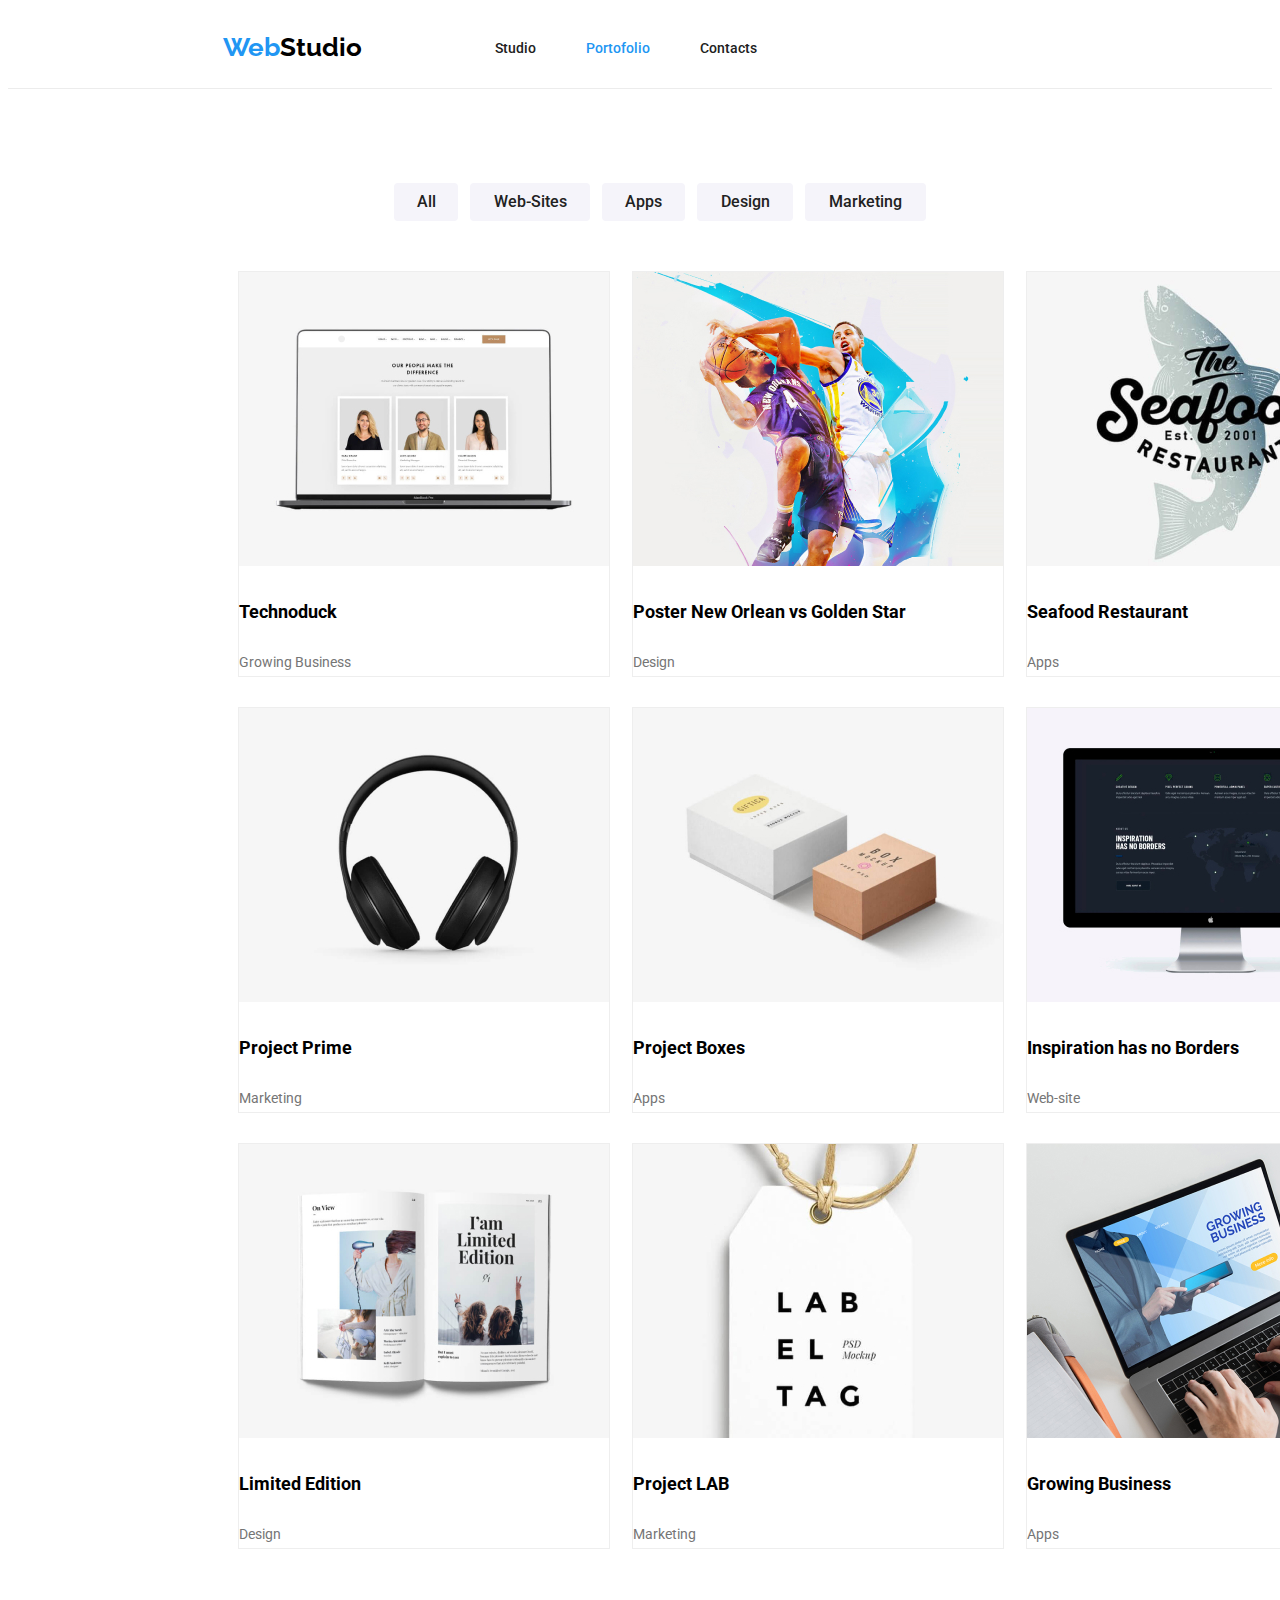
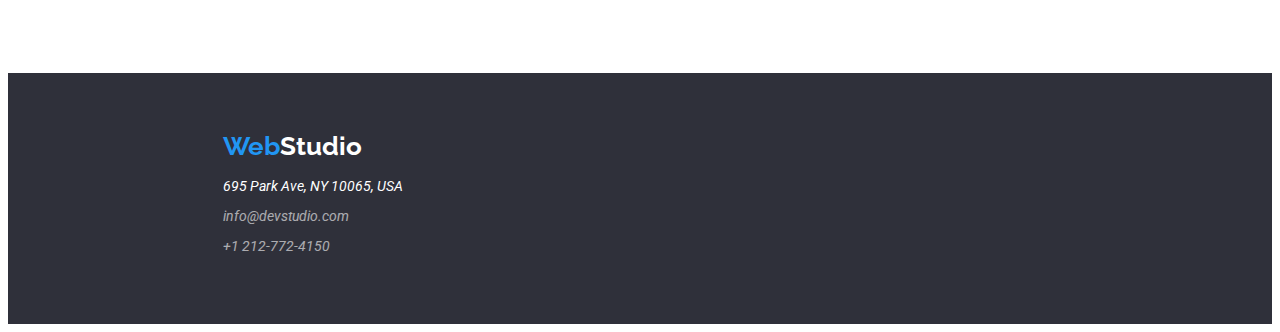
==== commit 53a4fc1d: "Studio page eddited" ====
--- a/portofolio.html
+++ b/portofolio.html
@@ -45,7 +45,7 @@
                 </li>
             </ul>
         </nav>
-        <div class="main-div">
+         <div class="main-div">
             <ul>
                 <li>
                     <img src="./images/team-presentation.jpg" alt="Team Presentation" width="370">
--- a/CSS/style.css
+++ b/CSS/style.css
@@ -49,6 +49,8 @@
     color: var(--main-color);
     line-height: 42.19px;
     text-align: center;
+    letter-spacing: 3%;
+    font-size:36px ;
 }
 
 .pharagraph-heading {
@@ -75,11 +77,18 @@
 
         /* HEADER */
 
-header nav, .nav-contacts{ 
+header .nav-contacts{ 
     font-size: 14px;
     font-family: var(--body-font-family);
     font-weight: 400;
     line-height: 18.75px;
+}
+
+header .main-navigation {
+    font-size: var(--pharagraph-font-size);
+    font-family: var(--body-font-family);
+    font-weight: 500;
+    line-height: 16.41px;
 }
 
 .navigation-link-current {
@@ -151,29 +160,31 @@
     color:#fff;
 }
 
-
-
-.our-team h4 {
-    text-align: center;
-}
-
-.our-team p {
-    text-align: center;
-}
-
 .our-team {
     font-size: 16px;
     font-weight: 500;
     line-height: 18.75px;
     height: 648px;
     background-color: #F5F4FA;
-}
+    width: 100%;
+}
+
+.our-team h4 {
+    text-align: center;
+}
+
+.our-team p {
+    text-align: center;
+}
+
+
 
 .our-team li {
     width: 270px;
     height: 368px;
     background-color: #fff;
     box-shadow: 0px 2px 1px 0px #00000033;
+    border-radius: 0px 0px 4px 4px;
 }
 
 
@@ -212,9 +223,7 @@
 
 
         /* FlexBox */
-    .container {
-        width: 1600px;
-    }
+
 
     .global-header {
         height: 80px;
@@ -222,7 +231,7 @@
     }
     
     .logo {
-        padding-left: 215px;
+        padding-left: 15px;
         padding-top: 24px;
         padding-bottom: 25px;
     }    
@@ -241,15 +250,14 @@
     .menu-bar .nav-contacts ul {
         display: flex;
         gap: 40px;
-
-    }
-
-    .nav-item1 {
-        padding-left: 93px;
     }
 
     .nav-item4 {
-        padding-left: 385px;
+       margin-left: 227px;
+    }
+
+    .nav-item5 {
+        margin-right: 215px;
     }
 
     .web-main {
@@ -270,53 +278,54 @@
 
     .web-main-explanations ul{
         display: flex;
-        justify-content: center;
+        justify-content: flex-end;
         align-items: center;
         gap: 30px;
+        
     }
 
     .web-main-explanations li {
         width: 270px;
         height: 75px;
+        letter-spacing: 3%;
+        line-height: 24px;
     }
 
     .web-main-explanations {
         display: flex;
-        /* justify-content: center; */
+        justify-content: center;
         height: 101px;
         width: 1200px;
-        margin-left: 185px;
+        margin-top: 94px;
     }
 
     .section {
-        padding-top: 94px;
-    }
-
-
-    .what-we-do img {
-        height: 294px;
-        width: 370px;
-    }
-
-    .what-we-do ul{
-        display: flex;
+        display: flex;
+        justify-content: center;
+    }
+
+    .what-we-do {
+        margin-top: 94px;
+        display: flex;
+        flex-direction: column;
         height: 386px;
-        width: 1200px;
-        margin-left: 185px;
-        justify-content: space-between;
-        align-items: center;
-    }
-
-    .box2 {padding-left: 30px;}
-    .box3 {padding-left: 30px;}
-    
-
+        margin-bottom: 94px;
+    }
+
+    .box2 {margin-left: 30px;}
+    .box3 {margin-left: 30px;}
+    
+    .our-team {
+        display: flex;
+        flex-direction: column;
+        justify-content: center;
+    }
 
     .our-team ul{
         display: flex;
-        align-items: center;
         justify-content: center;
         gap: 30px;
+        
     }
 
     .our-team img {
@@ -325,17 +334,6 @@
         
     }
 
-    .our-team-photos {
-        width: 1200px;
-        height: 260px;
-        margin-left: 185px;
-        margin-top: 50px;
-        border-radius: 0px 0px 4px 4px;
-    }
-
-    .our-team h2 {
-        padding-top:94px ;
-    }
 
     footer {
         display: flex;
@@ -400,7 +398,6 @@
         background-color:#fff;
         border: 1px groove #EEEEEE;
         margin-bottom: 30px;
-
     }
 
 
